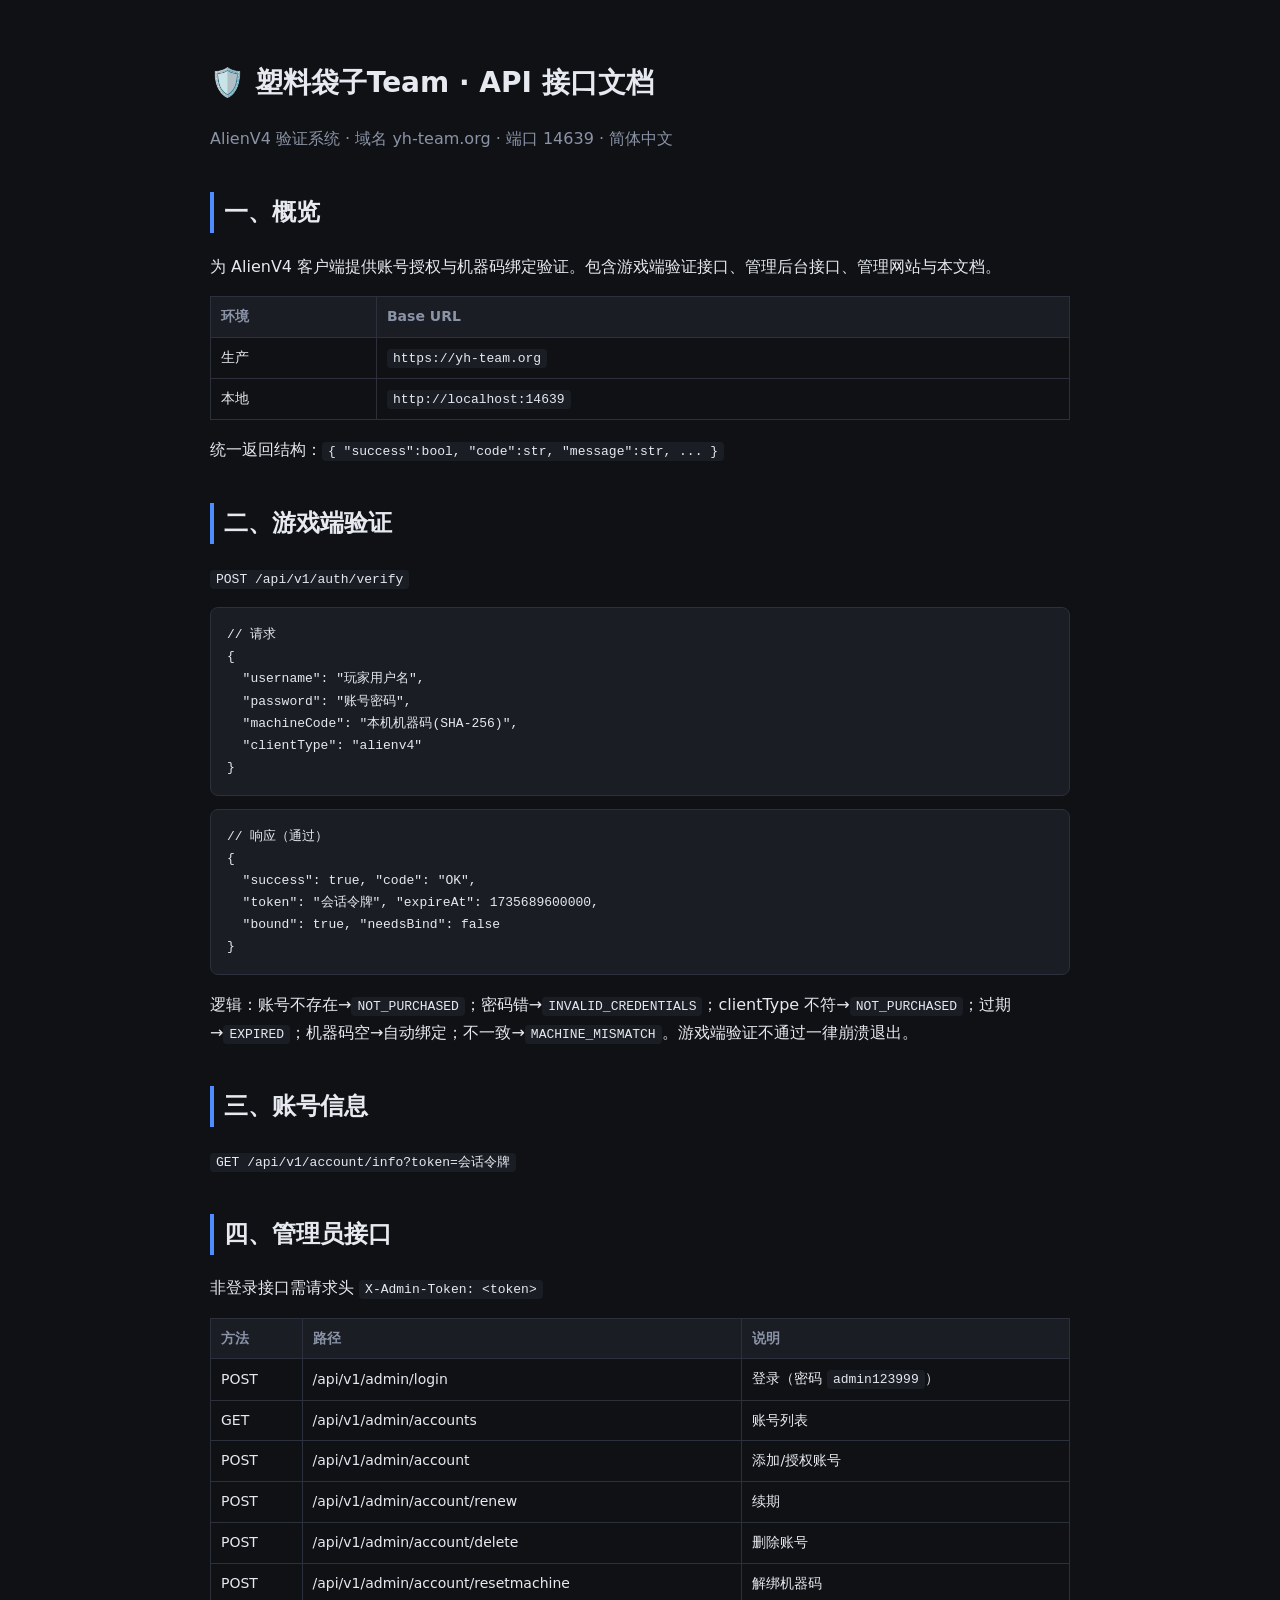
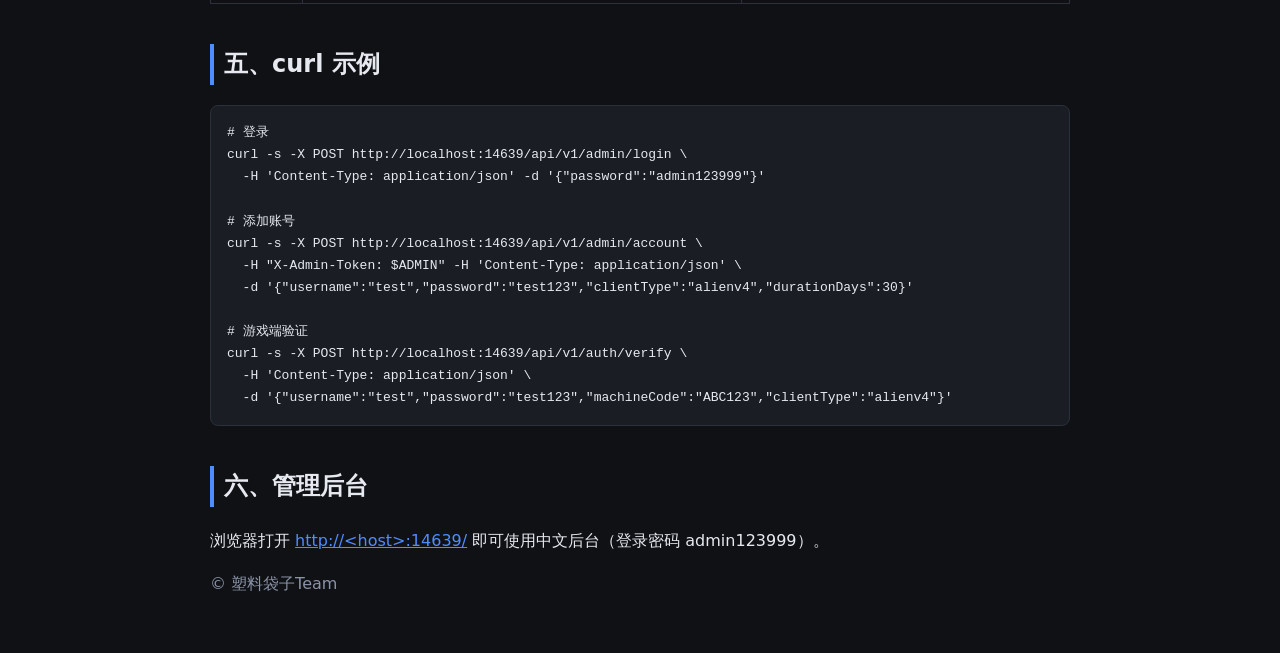
==== plastic-bag-team-server/resources/api-docs.html @ cc46fd3f "feat: 塑料袋子Team AlienV4 验证系统 - Fabric 1.21.1 Mod + Java Web 后端 - nyx-alienv4-verify-mod: 游戏窗口前弹出验证界面(" ====
<!DOCTYPE html>
<html lang="zh-CN">
<head>
<meta charset="UTF-8">
<meta name="viewport" content="width=device-width, initial-scale=1.0">
<title>塑料袋子Team · API 文档</title>
<style>
  :root{--bg:#0f1115;--panel:#1a1d24;--accent:#4f8cff;--text:#e6e9ef;--muted:#8b93a7;--border:#2b303c;}
  *{box-sizing:border-box;}
  body{margin:0;background:var(--bg);color:var(--text);font-family:"PingFang SC","Microsoft YaHei",system-ui,sans-serif;line-height:1.7;}
  .wrap{max-width:900px;margin:0 auto;padding:40px 20px;}
  h1{font-size:28px;} h2{margin-top:40px;border-left:4px solid var(--accent);padding-left:10px;}
  code{background:var(--panel);padding:2px 6px;border-radius:4px;font-size:13px;}
  pre{background:var(--panel);border:1px solid var(--border);border-radius:8px;padding:16px;overflow:auto;font-size:13px;}
  table{width:100%;border-collapse:collapse;margin:12px 0;font-size:14px;}
  th,td{border:1px solid var(--border);padding:8px 10px;text-align:left;}
  th{background:var(--panel);color:var(--muted);}
  .muted{color:var(--muted);}
  a{color:var(--accent);}
</style>
</head>
<body>
<div class="wrap">
  <h1>🛡️ 塑料袋子Team · API 接口文档</h1>
  <p class="muted">AlienV4 验证系统 · 域名 yh-team.org · 端口 14639 · 简体中文</p>

  <h2>一、概览</h2>
  <p>为 AlienV4 客户端提供账号授权与机器码绑定验证。包含游戏端验证接口、管理后台接口、管理网站与本文档。</p>
  <table>
    <tr><th>环境</th><th>Base URL</th></tr>
    <tr><td>生产</td><td><code>https://yh-team.org</code></td></tr>
    <tr><td>本地</td><td><code>http://localhost:14639</code></td></tr>
  </table>
  <p>统一返回结构：<code>{ "success":bool, "code":str, "message":str, ... }</code></p>

  <h2>二、游戏端验证</h2>
  <p><code>POST /api/v1/auth/verify</code></p>
  <pre>// 请求
{
  "username": "玩家用户名",
  "password": "账号密码",
  "machineCode": "本机机器码(SHA-256)",
  "clientType": "alienv4"
}</pre>
  <pre>// 响应（通过）
{
  "success": true, "code": "OK",
  "token": "会话令牌", "expireAt": 1735689600000,
  "bound": true, "needsBind": false
}</pre>
  <p>逻辑：账号不存在→<code>NOT_PURCHASED</code>；密码错→<code>INVALID_CREDENTIALS</code>；clientType 不符→<code>NOT_PURCHASED</code>；过期→<code>EXPIRED</code>；机器码空→自动绑定；不一致→<code>MACHINE_MISMATCH</code>。游戏端验证不通过一律崩溃退出。</p>

  <h2>三、账号信息</h2>
  <p><code>GET /api/v1/account/info?token=会话令牌</code></p>

  <h2>四、管理员接口</h2>
  <p>非登录接口需请求头 <code>X-Admin-Token: &lt;token&gt;</code></p>
  <table>
    <tr><th>方法</th><th>路径</th><th>说明</th></tr>
    <tr><td>POST</td><td>/api/v1/admin/login</td><td>登录（密码 <code>admin123999</code>）</td></tr>
    <tr><td>GET</td><td>/api/v1/admin/accounts</td><td>账号列表</td></tr>
    <tr><td>POST</td><td>/api/v1/admin/account</td><td>添加/授权账号</td></tr>
    <tr><td>POST</td><td>/api/v1/admin/account/renew</td><td>续期</td></tr>
    <tr><td>POST</td><td>/api/v1/admin/account/delete</td><td>删除账号</td></tr>
    <tr><td>POST</td><td>/api/v1/admin/account/resetmachine</td><td>解绑机器码</td></tr>
  </table>

  <h2>五、curl 示例</h2>
  <pre># 登录
curl -s -X POST http://localhost:14639/api/v1/admin/login \
  -H 'Content-Type: application/json' -d '{"password":"admin123999"}'

# 添加账号
curl -s -X POST http://localhost:14639/api/v1/admin/account \
  -H "X-Admin-Token: $ADMIN" -H 'Content-Type: application/json' \
  -d '{"username":"test","password":"test123","clientType":"alienv4","durationDays":30}'

# 游戏端验证
curl -s -X POST http://localhost:14639/api/v1/auth/verify \
  -H 'Content-Type: application/json' \
  -d '{"username":"test","password":"test123","machineCode":"ABC123","clientType":"alienv4"}'</pre>

  <h2>六、管理后台</h2>
  <p>浏览器打开 <a href="/">http://&lt;host&gt;:14639/</a> 即可使用中文后台（登录密码 admin123999）。</p>

  <p class="muted">© 塑料袋子Team</p>
</div>
</body>
</html>
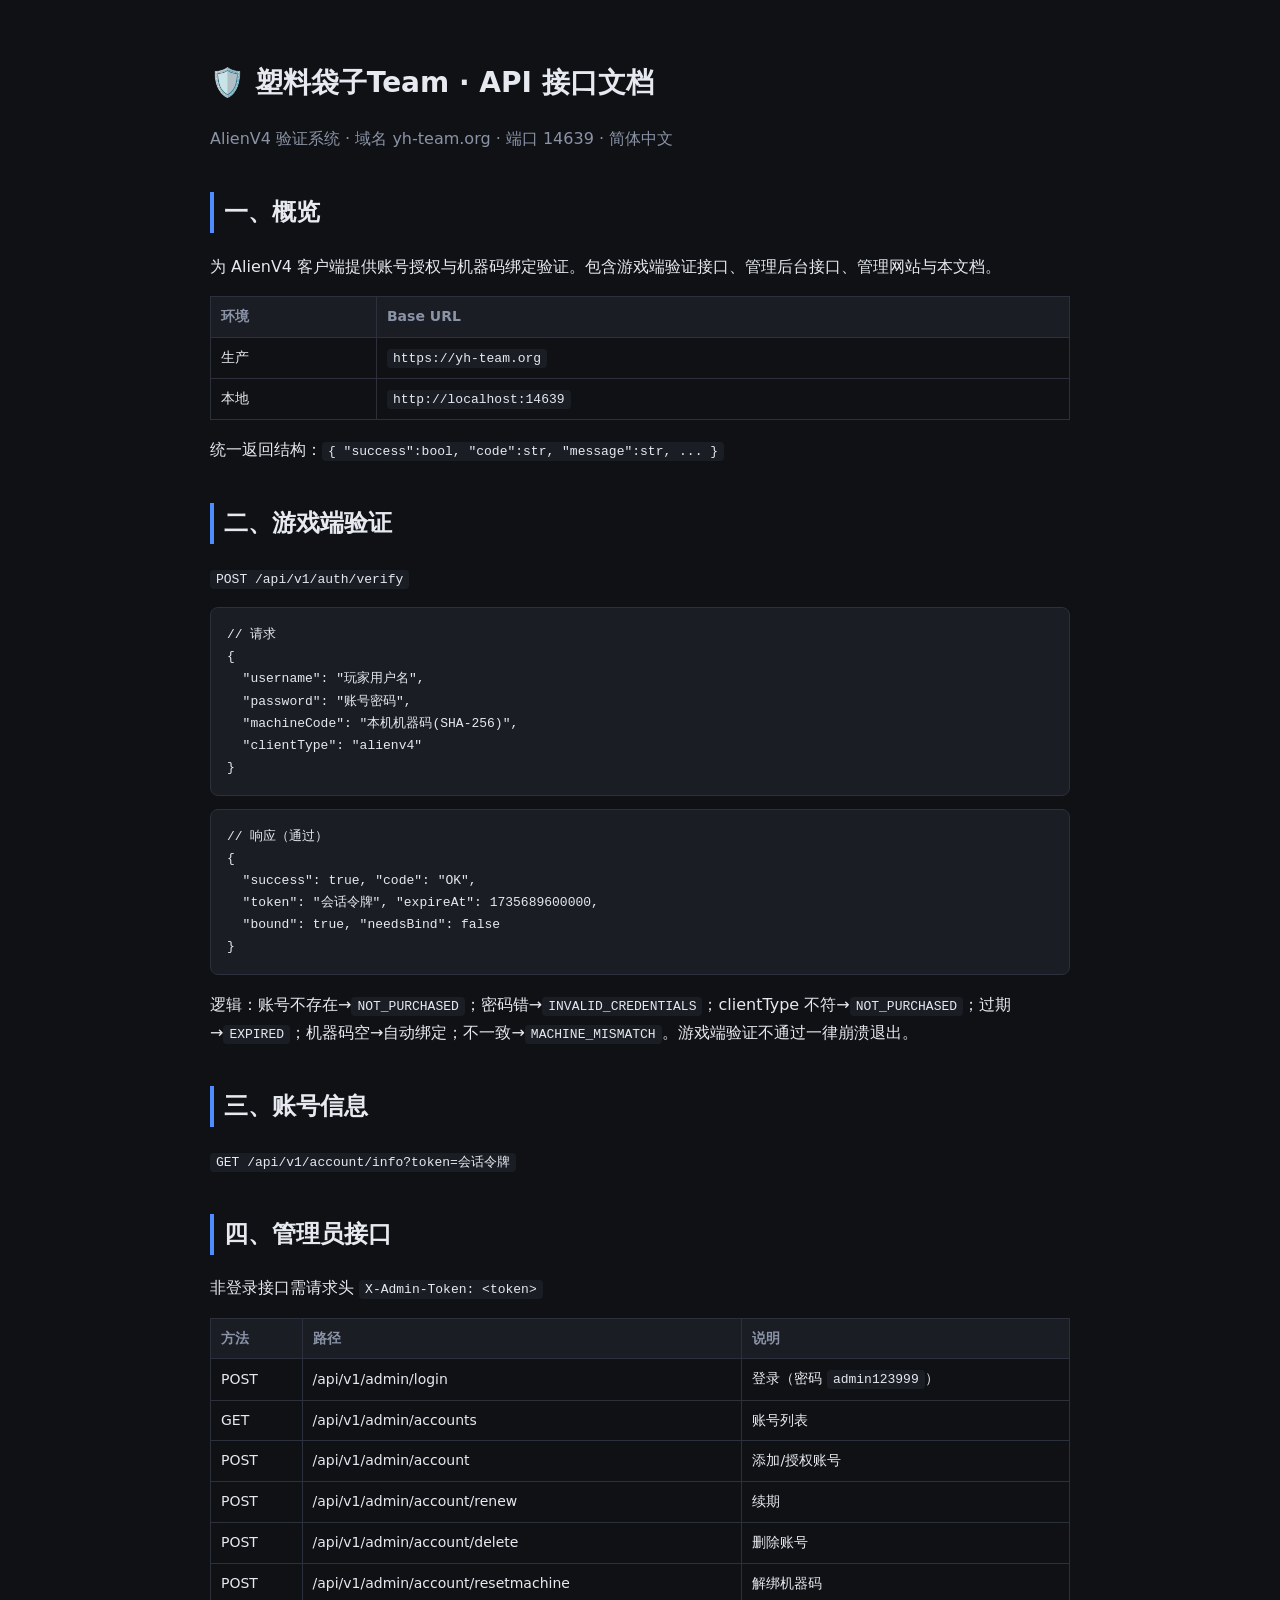
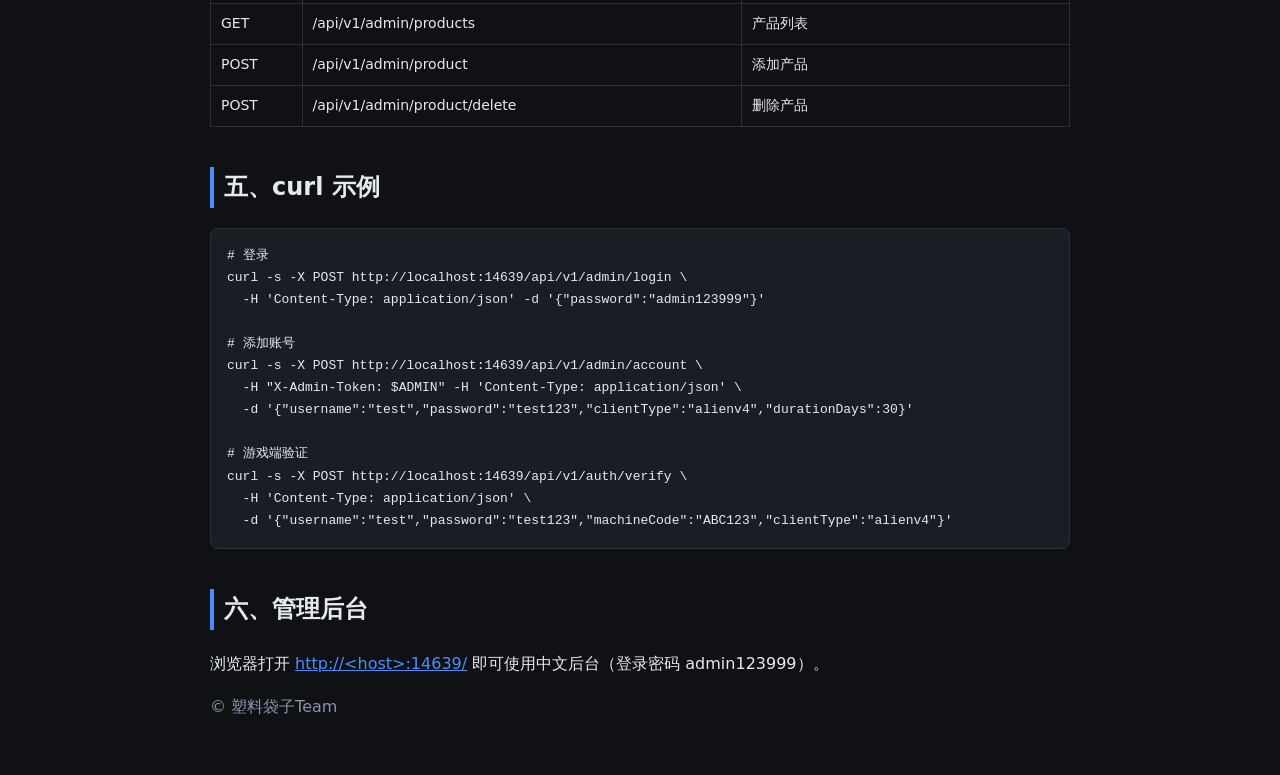
==== commit acd7a475: "fix: 修复无图形环境下 HeadlessException；管理员后台新增产品(客户端类型)管理 - MainMixin 强制关闭 java.awt.headless，无显示时降级为控制台输入 -" ====
--- a/plastic-bag-team-server/resources/api-docs.html
+++ b/plastic-bag-team-server/resources/api-docs.html
@@ -63,6 +63,9 @@
     <tr><td>POST</td><td>/api/v1/admin/account/renew</td><td>续期</td></tr>
     <tr><td>POST</td><td>/api/v1/admin/account/delete</td><td>删除账号</td></tr>
     <tr><td>POST</td><td>/api/v1/admin/account/resetmachine</td><td>解绑机器码</td></tr>
+    <tr><td>GET</td><td>/api/v1/admin/products</td><td>产品列表</td></tr>
+    <tr><td>POST</td><td>/api/v1/admin/product</td><td>添加产品</td></tr>
+    <tr><td>POST</td><td>/api/v1/admin/product/delete</td><td>删除产品</td></tr>
   </table>
 
   <h2>五、curl 示例</h2>
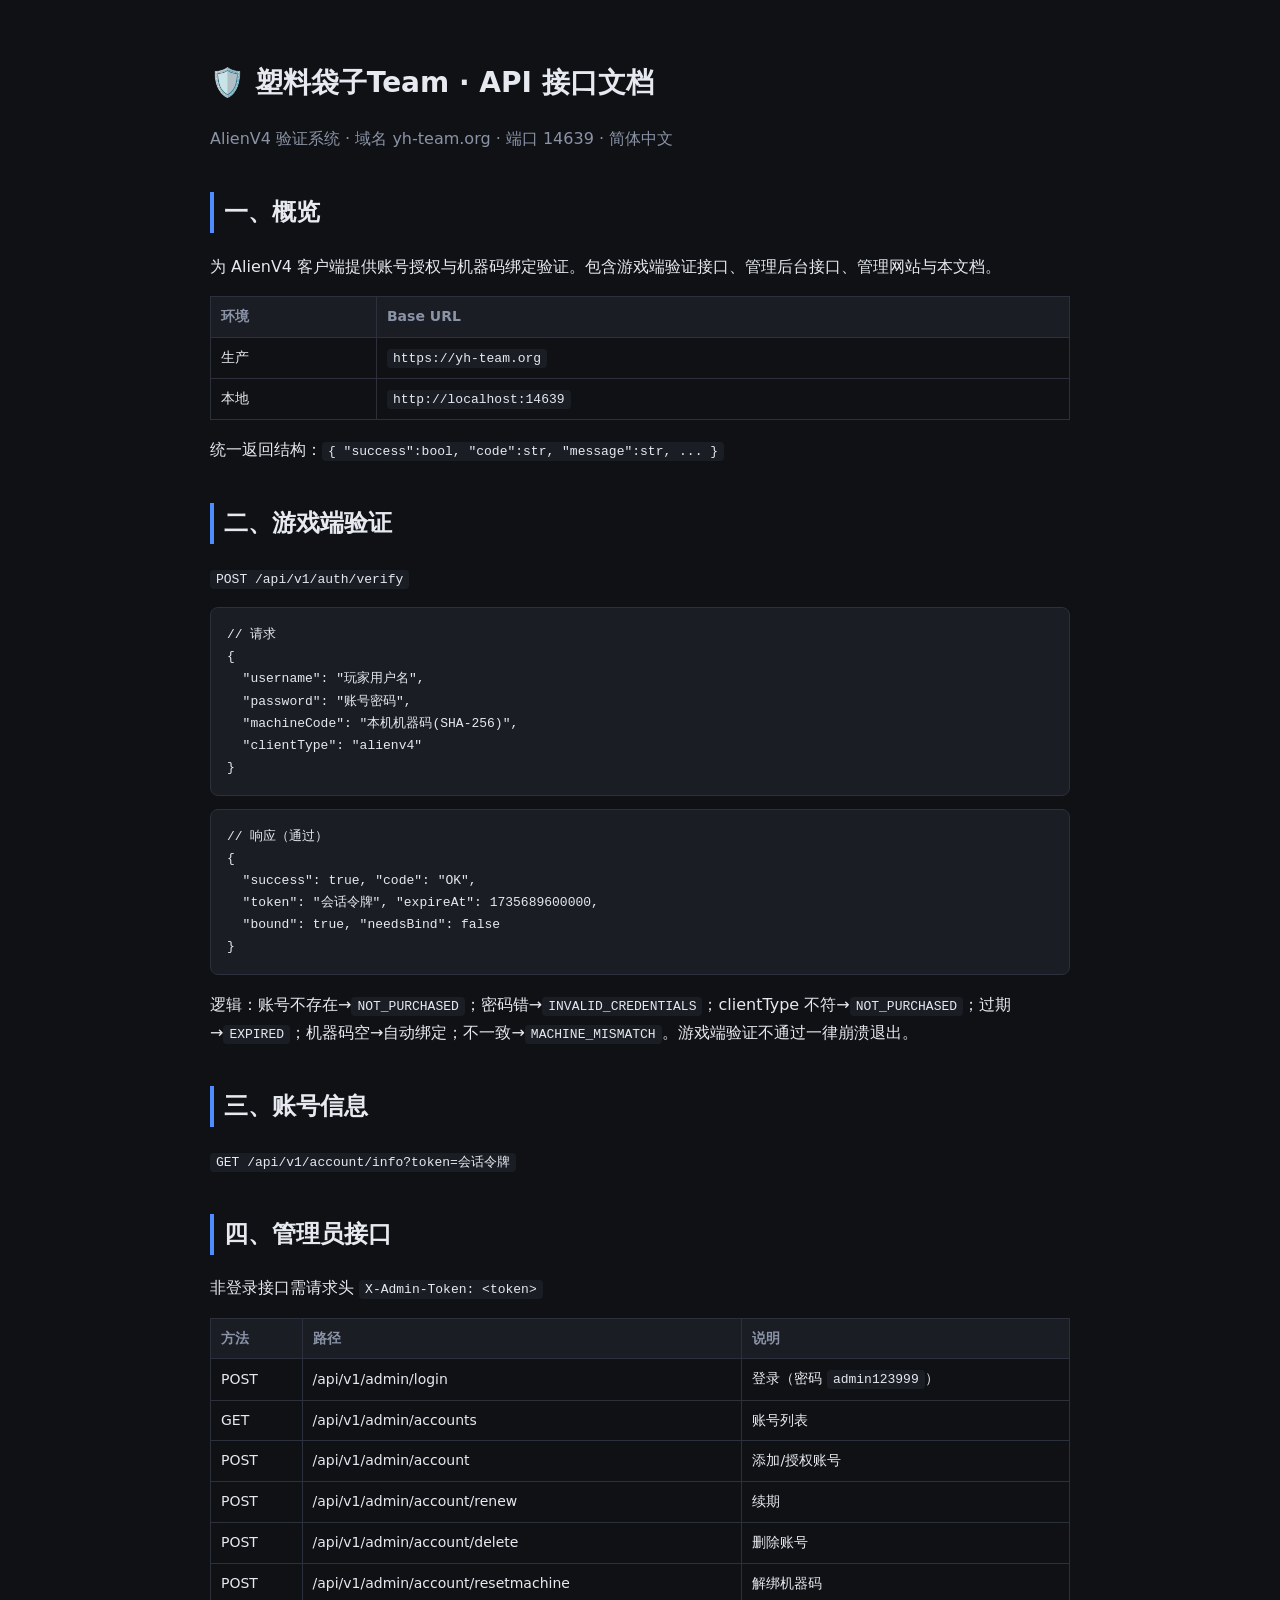
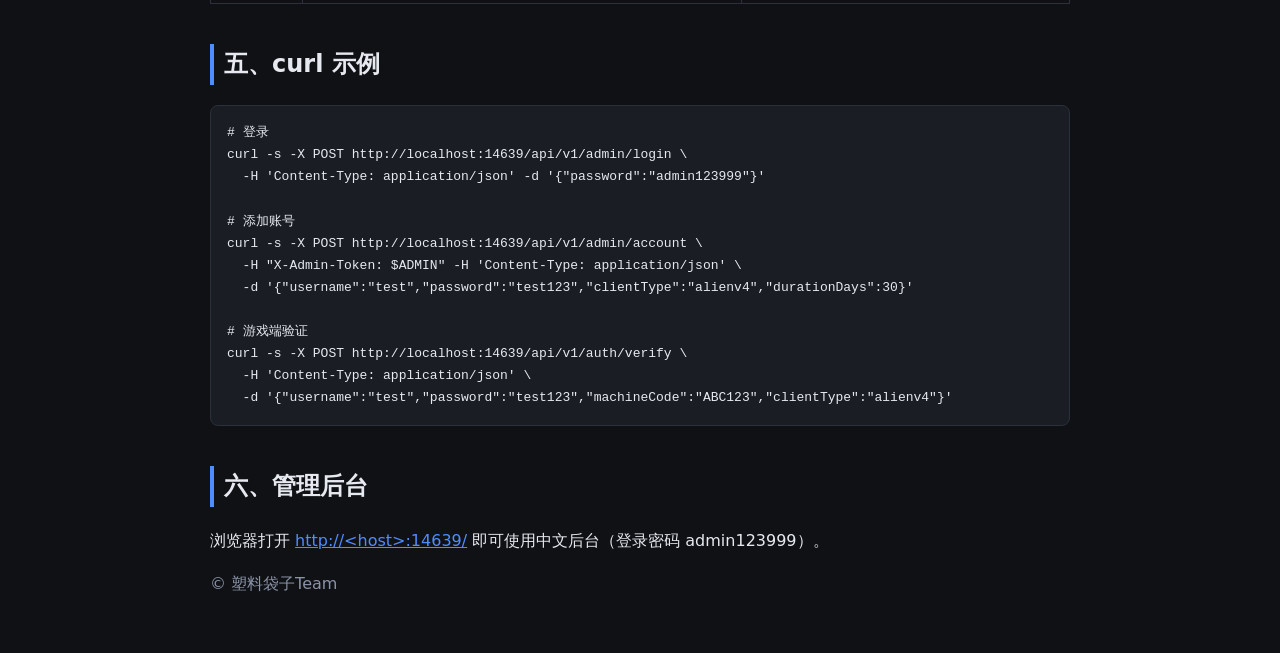
==== commit 77f50f5a: "chore: 移除产品管理功能，仅保留 AlienV4；AuthClient 改为 http/https 双向容错 - 后端删除 products 列表与 /admin/products、/admin" ====
--- a/plastic-bag-team-server/resources/api-docs.html
+++ b/plastic-bag-team-server/resources/api-docs.html
@@ -63,9 +63,6 @@
     <tr><td>POST</td><td>/api/v1/admin/account/renew</td><td>续期</td></tr>
     <tr><td>POST</td><td>/api/v1/admin/account/delete</td><td>删除账号</td></tr>
     <tr><td>POST</td><td>/api/v1/admin/account/resetmachine</td><td>解绑机器码</td></tr>
-    <tr><td>GET</td><td>/api/v1/admin/products</td><td>产品列表</td></tr>
-    <tr><td>POST</td><td>/api/v1/admin/product</td><td>添加产品</td></tr>
-    <tr><td>POST</td><td>/api/v1/admin/product/delete</td><td>删除产品</td></tr>
   </table>
 
   <h2>五、curl 示例</h2>
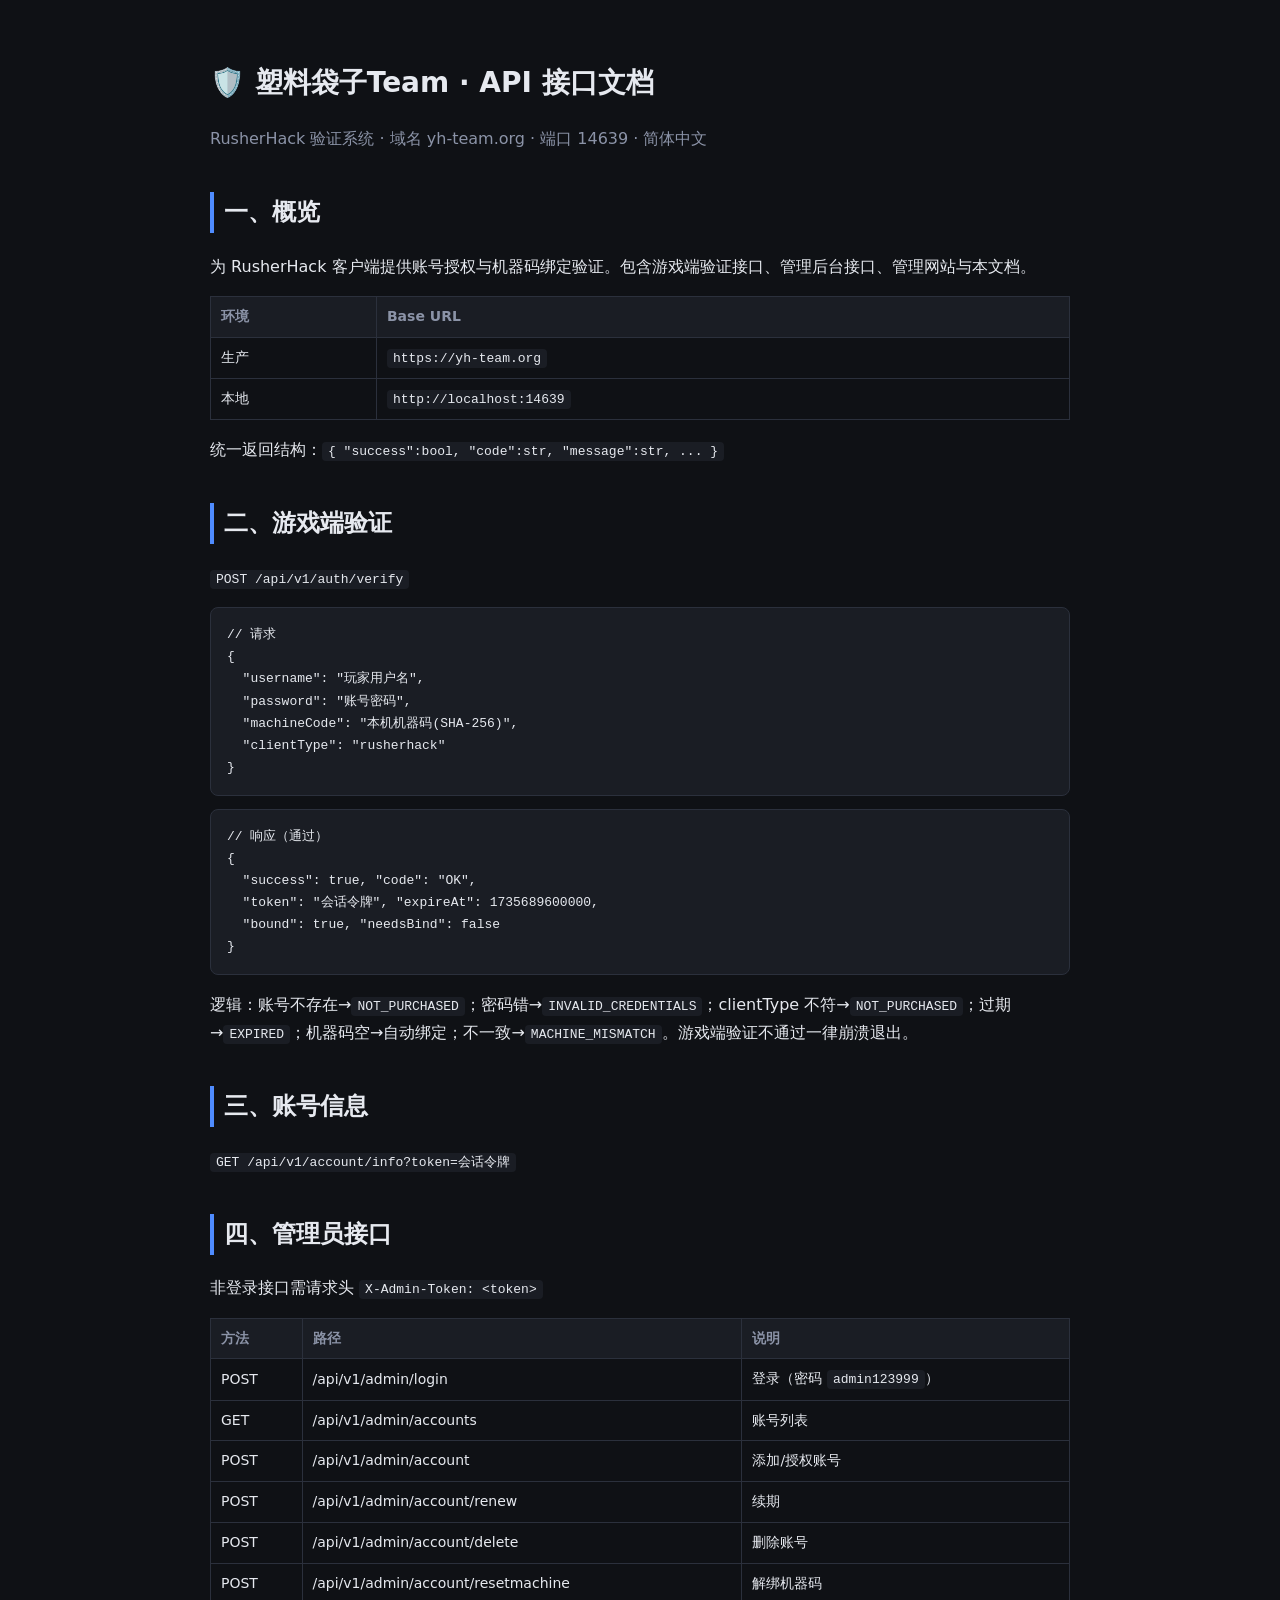
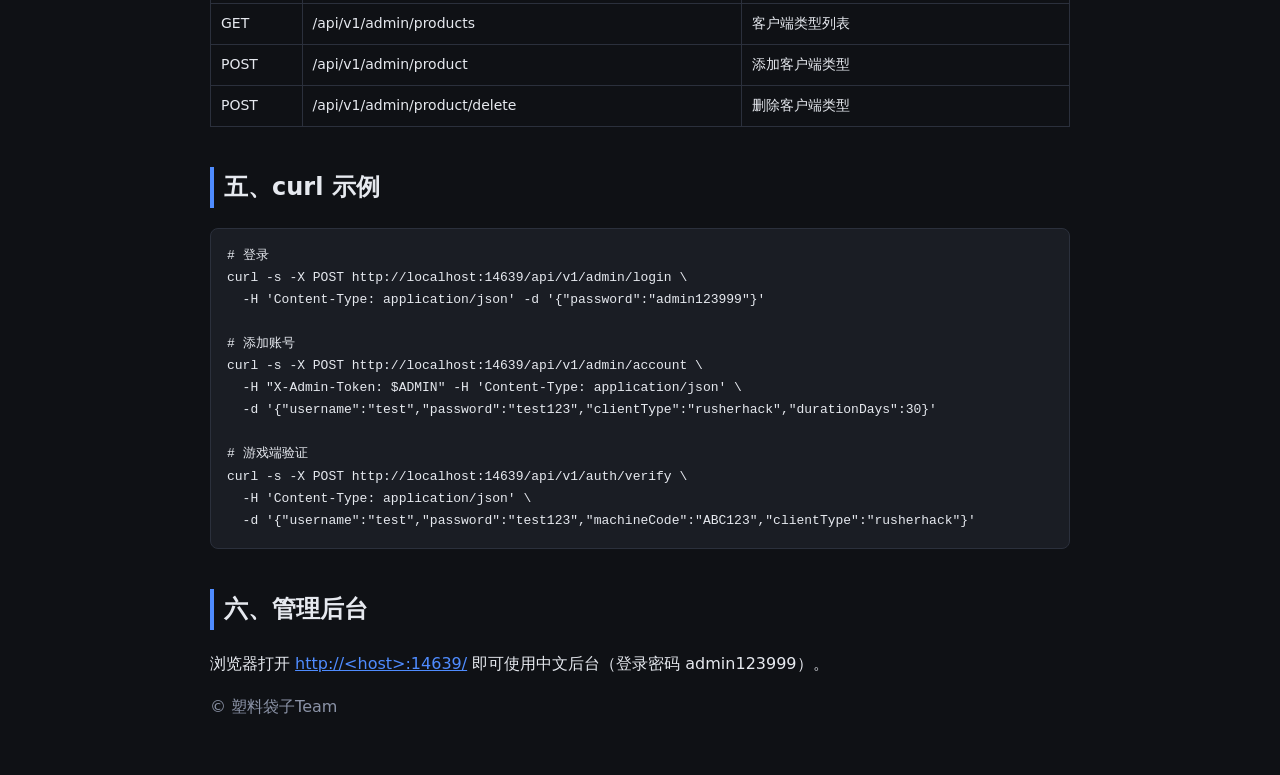
==== commit e121c1f3: "feat: 管理后台支持多客户端类型；全局 AlienV4 改名 RusherHack；UI 优化 - 后端恢复 products 管理: /admin/products, /admin/produc" ====
--- a/plastic-bag-team-server/resources/api-docs.html
+++ b/plastic-bag-team-server/resources/api-docs.html
@@ -22,10 +22,10 @@
 <body>
 <div class="wrap">
   <h1>🛡️ 塑料袋子Team · API 接口文档</h1>
-  <p class="muted">AlienV4 验证系统 · 域名 yh-team.org · 端口 14639 · 简体中文</p>
+  <p class="muted">RusherHack 验证系统 · 域名 yh-team.org · 端口 14639 · 简体中文</p>
 
   <h2>一、概览</h2>
-  <p>为 AlienV4 客户端提供账号授权与机器码绑定验证。包含游戏端验证接口、管理后台接口、管理网站与本文档。</p>
+  <p>为 RusherHack 客户端提供账号授权与机器码绑定验证。包含游戏端验证接口、管理后台接口、管理网站与本文档。</p>
   <table>
     <tr><th>环境</th><th>Base URL</th></tr>
     <tr><td>生产</td><td><code>https://yh-team.org</code></td></tr>
@@ -40,7 +40,7 @@
   "username": "玩家用户名",
   "password": "账号密码",
   "machineCode": "本机机器码(SHA-256)",
-  "clientType": "alienv4"
+  "clientType": "rusherhack"
 }</pre>
   <pre>// 响应（通过）
 {
@@ -63,6 +63,9 @@
     <tr><td>POST</td><td>/api/v1/admin/account/renew</td><td>续期</td></tr>
     <tr><td>POST</td><td>/api/v1/admin/account/delete</td><td>删除账号</td></tr>
     <tr><td>POST</td><td>/api/v1/admin/account/resetmachine</td><td>解绑机器码</td></tr>
+    <tr><td>GET</td><td>/api/v1/admin/products</td><td>客户端类型列表</td></tr>
+    <tr><td>POST</td><td>/api/v1/admin/product</td><td>添加客户端类型</td></tr>
+    <tr><td>POST</td><td>/api/v1/admin/product/delete</td><td>删除客户端类型</td></tr>
   </table>
 
   <h2>五、curl 示例</h2>
@@ -73,12 +76,12 @@
 # 添加账号
 curl -s -X POST http://localhost:14639/api/v1/admin/account \
   -H "X-Admin-Token: $ADMIN" -H 'Content-Type: application/json' \
-  -d '{"username":"test","password":"test123","clientType":"alienv4","durationDays":30}'
+  -d '{"username":"test","password":"test123","clientType":"rusherhack","durationDays":30}'
 
 # 游戏端验证
 curl -s -X POST http://localhost:14639/api/v1/auth/verify \
   -H 'Content-Type: application/json' \
-  -d '{"username":"test","password":"test123","machineCode":"ABC123","clientType":"alienv4"}'</pre>
+  -d '{"username":"test","password":"test123","machineCode":"ABC123","clientType":"rusherhack"}'</pre>
 
   <h2>六、管理后台</h2>
   <p>浏览器打开 <a href="/">http://&lt;host&gt;:14639/</a> 即可使用中文后台（登录密码 admin123999）。</p>
